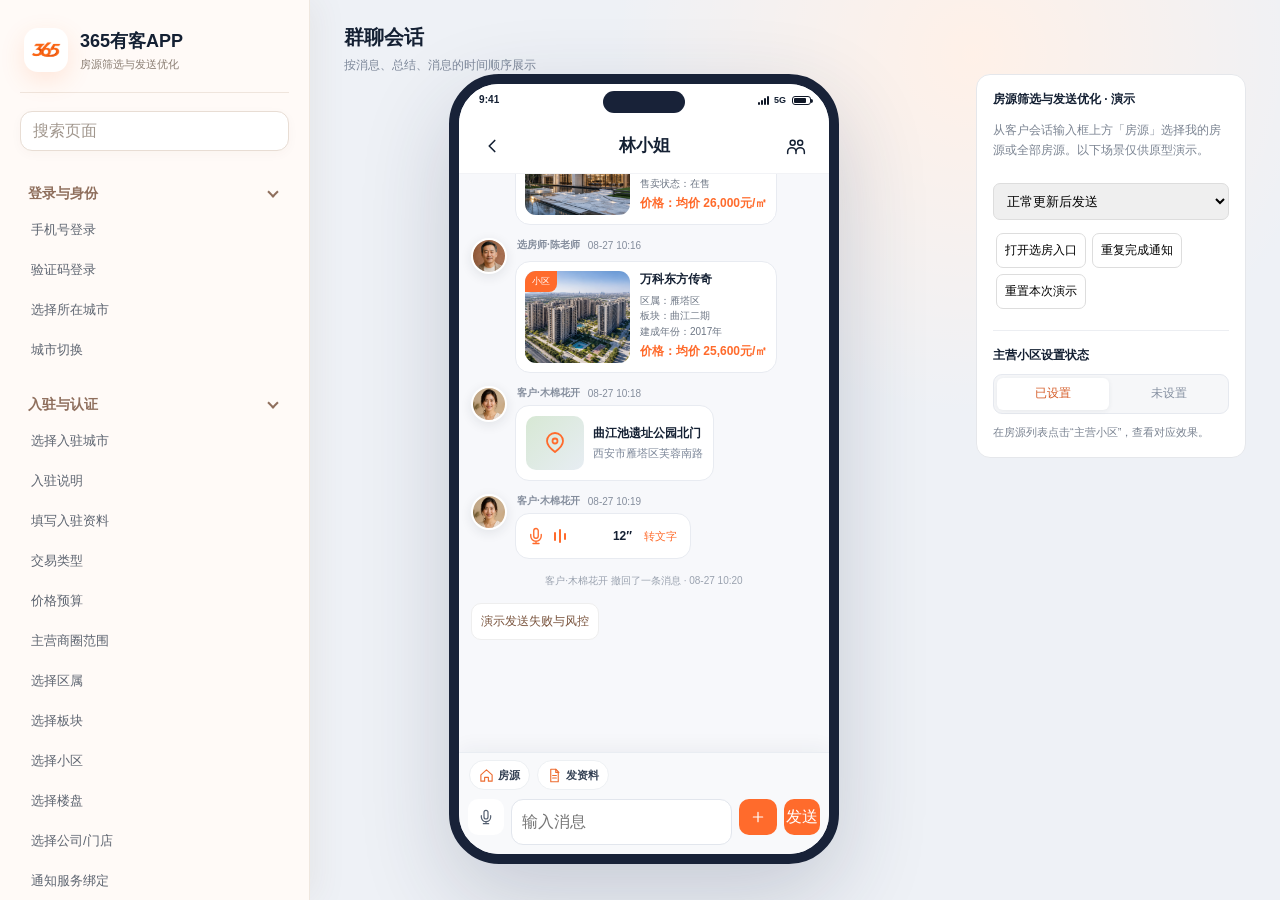
==== 有客App/index.html @ 331d9986 "初始化房源筛选与发送优化有客App原型" ====
<!doctype html>
<html lang="zh-CN">
<head>
<meta charset="UTF-8">
<meta name="viewport" content="width=device-width,initial-scale=1">
<title>房源筛选与发送优化｜有客App原型</title>
<script>location.replace(new URL('房源筛选与发送优化-有客App原型.html'+location.search+location.hash,location.href).href)</script>
</head>
<body><a href="房源筛选与发送优化-有客App原型.html">打开房源筛选与发送优化原型</a></body>
</html>
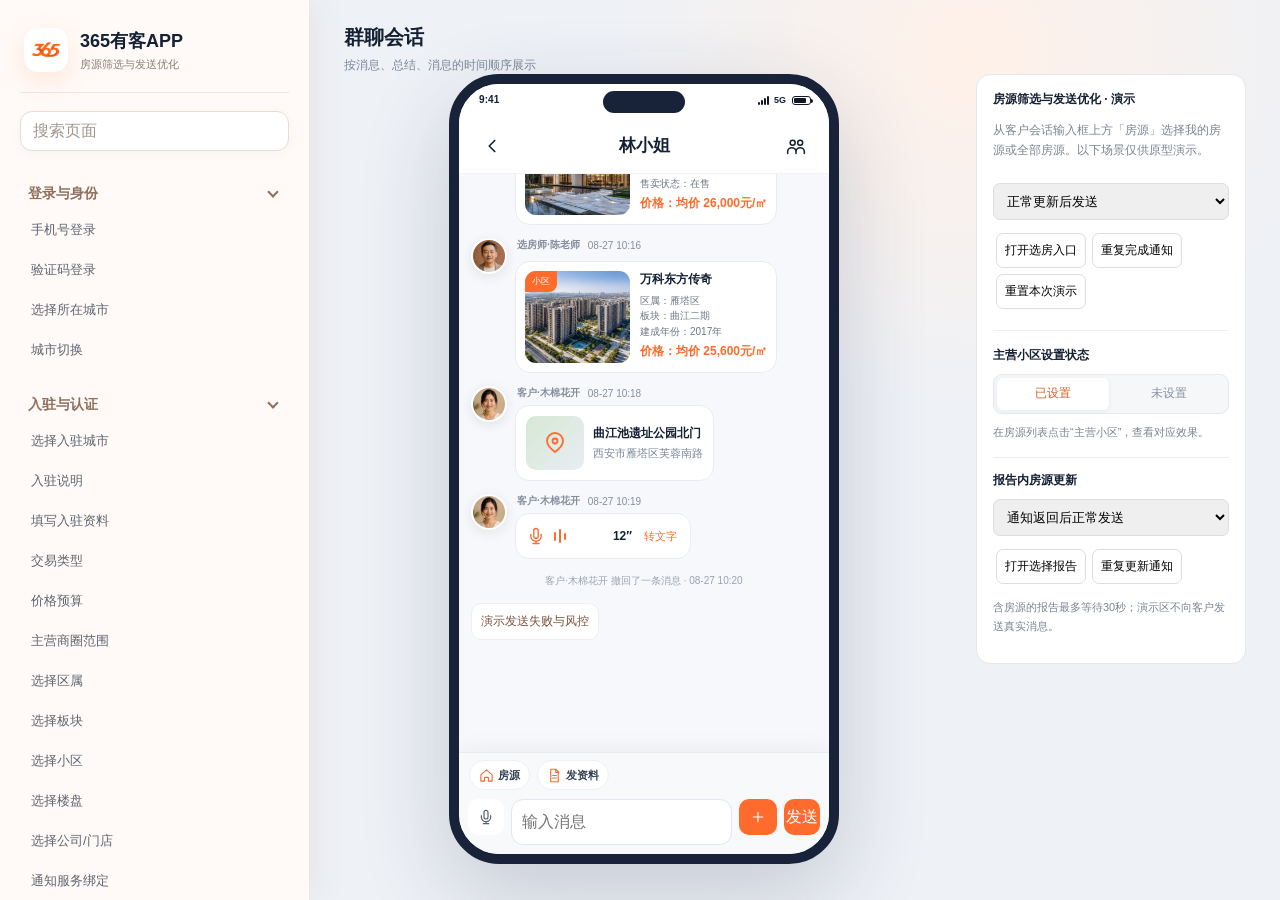
==== commit 66f75a67: "在线原型使用英文路径 app/prototype.html，并兼容旧分享链接" ====
--- a/有客App/index.html
+++ b/有客App/index.html
@@ -1,10 +1 @@
-<!doctype html>
-<html lang="zh-CN">
-<head>
-<meta charset="UTF-8">
-<meta name="viewport" content="width=device-width,initial-scale=1">
-<title>房源筛选与发送优化｜有客App原型</title>
-<script>location.replace(new URL('房源筛选与发送优化-有客App原型.html'+location.search+location.hash,location.href).href)</script>
-</head>
-<body><a href="房源筛选与发送优化-有客App原型.html">打开房源筛选与发送优化原型</a></body>
-</html>
+<!doctype html><html lang="zh-CN"><head><meta charset="utf-8"><title>房源筛选与发送优化</title><script>location.replace(new URL('../app/prototype.html'+location.search+location.hash,location.href).href)</script></head><body><a href="../app/prototype.html">打开原型</a></body></html>
